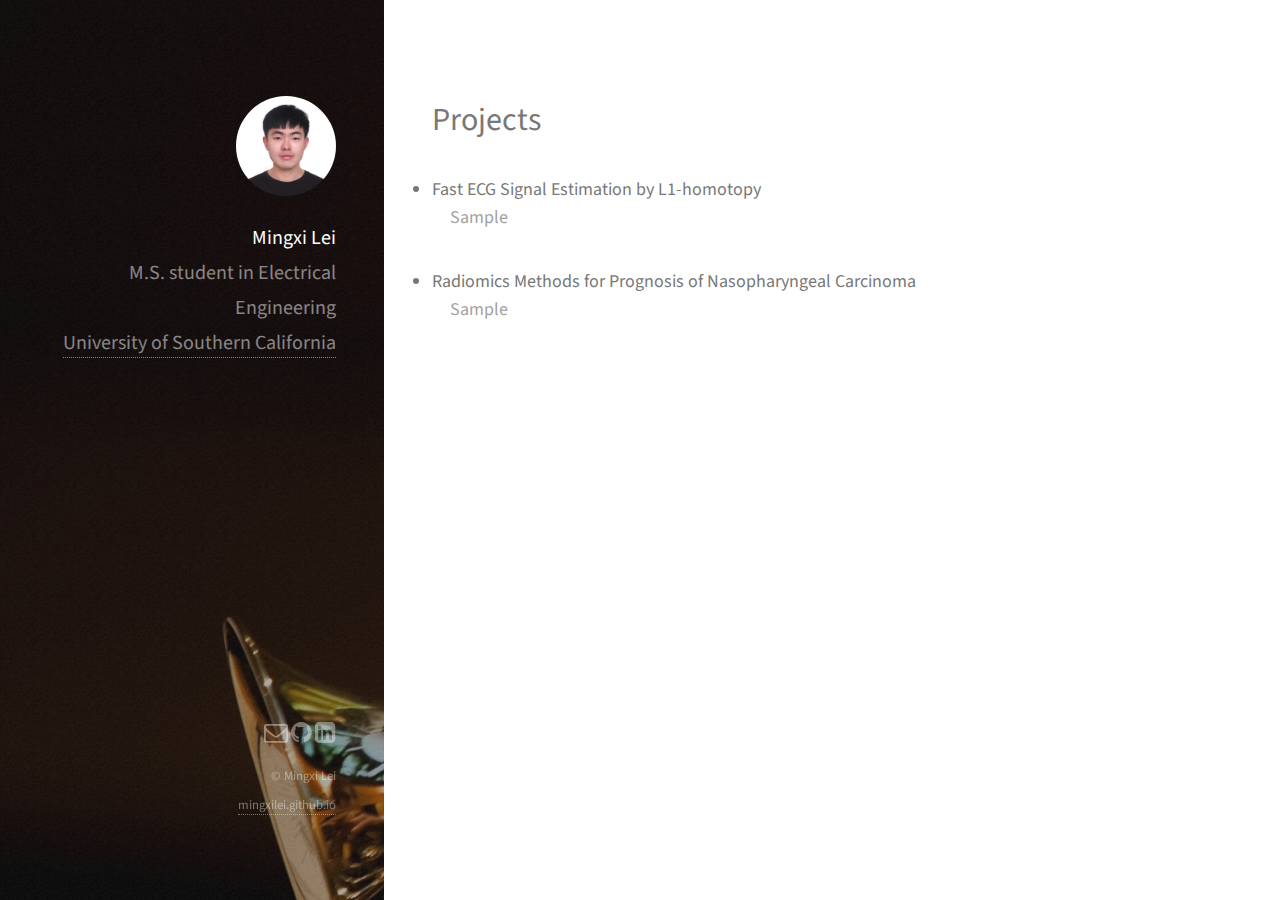
==== Projects/projects.html @ aab084ba "project" ====
<!DOCTYPE html>

<html>
  <head>
    <meta http-equiv="Content-Type" content="text/html; charset=UTF-8" />
    <!-- 显示在标题栏的网页名称 -->
    <title>Mingxi Lei | Github Page </title>
    <!-- 添加你的个人描述 -->
    <meta
      name="description"
      content="Mingxi Lei, M.S student in Electrical Engineering @ University of Southern California."
    />
    <meta name="viewport" content="width=device-width, initial-scale=1" />

    <link rel="stylesheet" href="./assets/main.css" />

    <!-- Open Graph -->
    <!-- 这些信息是用来 fb ws 分享的时候用的 ogtitle 分享出去的标题， -->
    <meta property="og:type" content="article" />
    <meta property="og:title" content="Mingxi Lei | M.S. student at USC" />
    <!-- 分享出去的描述 -->
    <meta
      property="og:description"
      content="Mingxi Lei, M.S student in Electrical Engineering @ University of Southern California."
    />
    <meta property="og:site_name" content="Mingxi Lei | M.S. student at USC" />
    <!-- 分享卡片的图片的地址，用绝对路径 -->
    <meta
      property="og:image"
      content=""
    />
    <!-- 展示在标题栏旁边的icon -->
    <link
      rel="shortcut icon"
      type="image/png"
      href=""
    />
    <!-- 设置背景图片 路径 在assets 中 更改 images 的bg图片即可 -->
    <style type="text/css">
    #header {
      background-image: url("./assets/images/overlay.png"),url("./assets/images/bg.jpg");
    }
    </style>
    <style type="text/css">
      object,
      embed {
        -webkit-animation-duration: 0.001s;
        -webkit-animation-name: playerInserted;
        -ms-animation-duration: 0.001s;
        -ms-animation-name: playerInserted;
        -o-animation-duration: 0.001s;
        -o-animation-name: playerInserted;
        animation-duration: 0.001s;
        animation-name: playerInserted;
      }
      @-webkit-keyframes playerInserted {
        from {
          opacity: 0.99;
        }
        to {
          opacity: 1;
        }
      }
      @-ms-keyframes playerInserted {
        from {
          opacity: 0.99;
        }
        to {
          opacity: 1;
        }
      }
      @-o-keyframes playerInserted {
        from {
          opacity: 0.99;
        }
        to {
          opacity: 1;
        }
      }
      @keyframes playerInserted {
        from {
          opacity: 0.99;
        }
        to {
          opacity: 1;
        }
      }
    </style>
  </head>
  <body id="top" class="">
    <!-- Header -->
    <header id="header" style="background-position: left 0px;">
      <a href="https://mingxilei.github.io/" class="image avatar"
        >
        <!-- 头像地址，在images中替换avatar即可 -->
        <img src="./assets/images/avatar.jpg" alt=""
      /></a>
      <h1>
        <!-- 输入你的姓名 -->
        <b>Mingxi Lei</b>
      </h1>
      <!-- 学校 -->
      <h1>
        M.S. student in Electrical Engineering
      </h1>
      <!-- 地址，xxx是学校官网 -->
      <h1>
        <a href="https://www.usc.edu/" target="_blank"
          ><span class="label">University of Southern California</span></a
        >
      </h1>
    </header>

    <!-- 下面是右边的介绍 a 是链接的 在a 的 href 中输入文章地址 -->
    <div id="main">
      <section id="one">
        <header class="major"><h2>Projects</h2></header>
        <p>
          <font size="4px">
          <div align="left">
             <strong> <li>Fast ECG Signal Estimation by L1-homotopy</li> </strong>
            <ul>
                Sample
            </ul>           
          </div>
          <div align="left">
            <strong> <li>Radiomics Methods for Prognosis of Nasopharyngeal Carcinoma</li> </strong>
            <ul>
                Sample
            </ul>
          </div>
          </font>
        </p>
      </section>

    </div>

    <!-- Footer -->
    <footer id="footer">
      <ul class="icons">
        <!-- a 输入你的邮箱 格式 为 mailto:leimingxi@qq.com -->
        <li>
          <a href="mailto:mingxile@usc.edu" class="icon fa-envelope-o"
            ><span class="label">Email</span></a
          >
          <a href="https://github.com/mingxilei" class="icon fa-github"
            ><span class="label">github</span></a
          >
          <a href="https://www.linkedin.com/in/mingxi-lei-7bb0a715b" class="icon fa-linkedin-square"
            ><span class="label">linkedin</span></a
          >
        </li>
      </ul>


      <!-- 下面是版权相关 不需要改动 -->
      <ul class="copyright">
        <li>© Mingxi Lei</li>
        <li><a href="http://mingxilei.github.io/">mingxilei.github.io</a></li>
      </ul>
    </footer>

    <!-- Scripts -->
    <script src="./assets/jquery.min.js"></script>
    <script src="./assets/jquery.poptrox.min.js"></script>
    <script src="./assets/skel.min.js"></script>
    <script src="./assets/util.js"></script>
    <script src="./assets/main.js"></script>
  </body>
</html>
---- Projects/assets/main.css ----
@import url("font-awesome.min.css");

@import url("https://fonts.googleapis.com/css?family=Source+Sans+Pro:400,400italic");

.highlight {
	margin-bottom: 15px
}

.highlight {
	background: #fff
}

.highlighter-rouge .highlight {
	background: #eef
}

.highlight .c {
	color: #998;
	font-style: italic
}

.highlight .err {
	color: #a61717;
	background-color: #e3d2d2
}

.highlight .k {
	font-weight: bold
}

.highlight .o {
	font-weight: bold
}

.highlight .cm {
	color: #998;
	font-style: italic
}

.highlight .cp {
	color: #999;
	font-weight: bold
}

.highlight .c1 {
	color: #998;
	font-style: italic
}

.highlight .cs {
	color: #999;
	font-weight: bold;
	font-style: italic
}

.highlight .gd {
	color: #000;
	background-color: #fdd
}

.highlight .gd .x {
	color: #000;
	background-color: #faa
}

.highlight .ge {
	font-style: italic
}

.highlight .gr {
	color: #a00
}

.highlight .gh {
	color: #999
}

.highlight .gi {
	color: #000;
	background-color: #dfd
}

.highlight .gi .x {
	color: #000;
	background-color: #afa
}

.highlight .go {
	color: #888
}

.highlight .gp {
	color: #555
}

.highlight .gs {
	font-weight: bold
}

.highlight .gu {
	color: #aaa
}

.highlight .gt {
	color: #a00
}

.highlight .kc {
	font-weight: bold
}

.highlight .kd {
	font-weight: bold
}

.highlight .kp {
	font-weight: bold
}

.highlight .kr {
	font-weight: bold
}

.highlight .kt {
	color: #458;
	font-weight: bold
}

.highlight .m {
	color: #099
}

.highlight .s {
	color: #d14
}

.highlight .na {
	color: teal
}

.highlight .nb {
	color: #0086B3
}

.highlight .nc {
	color: #458;
	font-weight: bold
}

.highlight .no {
	color: teal
}

.highlight .ni {
	color: purple
}

.highlight .ne {
	color: #900;
	font-weight: bold
}

.highlight .nf {
	color: #900;
	font-weight: bold
}

.highlight .nn {
	color: #555
}

.highlight .nt {
	color: navy
}

.highlight .nv {
	color: teal
}

.highlight .ow {
	font-weight: bold
}

.highlight .w {
	color: #bbb
}

.highlight .mf {
	color: #099
}

.highlight .mh {
	color: #099
}

.highlight .mi {
	color: #099
}

.highlight .mo {
	color: #099
}

.highlight .sb {
	color: #d14
}

.highlight .sc {
	color: #d14
}

.highlight .sd {
	color: #d14
}

.highlight .s2 {
	color: #d14
}

.highlight .se {
	color: #d14
}

.highlight .sh {
	color: #d14
}

.highlight .si {
	color: #d14
}

.highlight .sx {
	color: #d14
}

.highlight .sr {
	color: #009926
}

.highlight .s1 {
	color: #d14
}

.highlight .ss {
	color: #990073
}

.highlight .bp {
	color: #999
}

.highlight .vc {
	color: teal
}

.highlight .vg {
	color: teal
}

.highlight .vi {
	color: teal
}

.highlight .il {
	color: #099
}

html,body,div,span,applet,object,iframe,h1,h2,h3,h4,h5,h6,p,blockquote,pre,a,abbr,acronym,address,big,cite,code,del,dfn,em,img,ins,kbd,q,s,samp,small,strike,strong,sub,sup,tt,var,b,u,i,center,dl,dt,dd,ol,ul,li,fieldset,form,label,legend,table,caption,tbody,tfoot,thead,tr,th,td,article,aside,canvas,details,embed,figure,figcaption,footer,header,hgroup,menu,nav,output,ruby,section,summary,time,mark,audio,video {
	margin: 0;
	padding: 0;
	border: 0;
	font-size: 100%;
	font: inherit;
	vertical-align: baseline
}

article,aside,details,figcaption,figure,footer,header,hgroup,menu,nav,section {
	display: block
}

body {
	line-height: 1
}

ol,ul {
	list-style: none
}

blockquote,q {
	quotes: none
}

blockquote:before,blockquote:after,q:before,q:after {
	content: '';
	content: none
}

table {
	border-collapse: collapse;
	border-spacing: 0
}

body {
	-webkit-text-size-adjust: none
}

*,*:before,*:after {
	-moz-box-sizing: border-box;
	-webkit-box-sizing: border-box;
	box-sizing: border-box
}

.container {
	margin-left: auto;
	margin-right: auto
}

.container.\31 25\25 {
	width: 100%;
	max-width: 1200px;
	min-width: 960px
}

.container.\37 5\25 {
	width: 720px
}

.container.\35 0\25 {
	width: 480px
}

.container.\32 5\25 {
	width: 240px
}

.container {
	width: 960px
}

@media screen and (max-width: 1800px) {
	.container.\31 25\25 {
		width: 100%;
		max-width: 1200px;
		min-width: 960px
	}

	.container.\37 5\25 {
		width: 720px
	}

	.container.\35 0\25 {
		width: 480px
	}

	.container.\32 5\25 {
		width: 240px
	}

	.container {
		width: 960px
	}
}

@media screen and (max-width: 1280px) {
	.container.\31 25\25 {
		width: 100%;
		max-width: 1200px;
		min-width: 960px
	}

	.container.\37 5\25 {
		width: 720px
	}

	.container.\35 0\25 {
		width: 480px
	}

	.container.\32 5\25 {
		width: 240px
	}

	.container {
		width: 960px
	}
}

@media screen and (max-width: 980px) {
	.container.\31 25\25 {
		width: 100%;
		max-width: 1200px;
		min-width: 960px
	}

	.container.\37 5\25 {
		width: 720px
	}

	.container.\35 0\25 {
		width: 480px
	}

	.container.\32 5\25 {
		width: 240px
	}

	.container {
		width: 960px
	}
}

@media screen and (max-width: 736px) {
	.container.\31 25\25 {
		width: 100%;
		max-width: 1200px;
		min-width: 960px
	}

	.container.\37 5\25 {
		width: 720px
	}

	.container.\35 0\25 {
		width: 480px
	}

	.container.\32 5\25 {
		width: 240px
	}

	.container {
		width: 960px
	}
}

@media screen and (max-width: 480px) {
	.container.\31 25\25 {
		width: 100%;
		max-width: 1200px;
		min-width: 960px
	}

	.container.\37 5\25 {
		width: 720px
	}

	.container.\35 0\25 {
		width: 480px
	}

	.container.\32 5\25 {
		width: 240px
	}

	.container {
		width: 960px
	}
}

.row {
	border-bottom: solid 1px transparent;
	-moz-box-sizing: border-box;
	-webkit-box-sizing: border-box;
	box-sizing: border-box
}

.row>* {
	float: left;
	-moz-box-sizing: border-box;
	-webkit-box-sizing: border-box;
	box-sizing: border-box
}

.row:after,.row:before {
	content: '';
	display: block;
	clear: both;
	height: 0
}

.row.uniform>*>:first-child {
	margin-top: 0
}

.row.uniform>*>:last-child {
	margin-bottom: 0
}

.row.\30 \25>* {
	padding: 0 0 0 0em
}

.row.\30 \25 {
	margin: 0 0 -1px 0em
}

.row.uniform.\30 \25>* {
	padding: 0em 0 0 0em
}

.row.uniform.\30 \25 {
	margin: 0em 0 -1px 0em
}

.row>* {
	padding: 0 0 0 2.5em
}

.row {
	margin: 0 0 -1px -2.5em
}

.row.uniform>* {
	padding: 2.5em 0 0 2.5em
}

.row.uniform {
	margin: -2.5em 0 -1px -2.5em
}

.row.\32 00\25>* {
	padding: 0 0 0 5em
}

.row.\32 00\25 {
	margin: 0 0 -1px -5em
}

.row.uniform.\32 00\25>* {
	padding: 5em 0 0 5em
}

.row.uniform.\32 00\25 {
	margin: -5em 0 -1px -5em
}

.row.\31 50\25>* {
	padding: 0 0 0 3.75em
}

.row.\31 50\25 {
	margin: 0 0 -1px -3.75em
}

.row.uniform.\31 50\25>* {
	padding: 3.75em 0 0 3.75em
}

.row.uniform.\31 50\25 {
	margin: -3.75em 0 -1px -3.75em
}

.row.\35 0\25>* {
	padding: 0 0 0 1.25em
}

.row.\35 0\25 {
	margin: 0 0 -1px -1.25em
}

.row.uniform.\35 0\25>* {
	padding: 1.25em 0 0 1.25em
}

.row.uniform.\35 0\25 {
	margin: -1.25em 0 -1px -1.25em
}

.row.\32 5\25>* {
	padding: 0 0 0 .625em
}

.row.\32 5\25 {
	margin: 0 0 -1px -.625em
}

.row.uniform.\32 5\25>* {
	padding: .625em 0 0 .625em
}

.row.uniform.\32 5\25 {
	margin: -.625em 0 -1px -.625em
}

.\31 2u,.\31 2u\24 {
	width: 100%;
	clear: none;
	margin-left: 0
}

.\31 1u,.\31 1u\24 {
	width: 91.6666666667%;
	clear: none;
	margin-left: 0
}

.\31 0u,.\31 0u\24 {
	width: 83.3333333333%;
	clear: none;
	margin-left: 0
}

.\39 u,.\39 u\24 {
	width: 75%;
	clear: none;
	margin-left: 0
}

.\38 u,.\38 u\24 {
	width: 66.6666666667%;
	clear: none;
	margin-left: 0
}

.\37 u,.\37 u\24 {
	width: 58.3333333333%;
	clear: none;
	margin-left: 0
}

.\36 u,.\36 u\24 {
	width: 50%;
	clear: none;
	margin-left: 0
}

.\35 u,.\35 u\24 {
	width: 41.6666666667%;
	clear: none;
	margin-left: 0
}

.\34 u,.\34 u\24 {
	width: 33.3333333333%;
	clear: none;
	margin-left: 0
}

.\33 u,.\33 u\24 {
	width: 25%;
	clear: none;
	margin-left: 0
}

.\32 u,.\32 u\24 {
	width: 16.6666666667%;
	clear: none;
	margin-left: 0
}

.\31 u,.\31 u\24 {
	width: 8.3333333333%;
	clear: none;
	margin-left: 0
}

.\31 2u\24+*,.\31 1u\24+*,.\31 0u\24+*,.\39 u\24+*,.\38 u\24+*,.\37 u\24+*,.\36 u\24+*,.\35 u\24+*,.\34 u\24+*,.\33 u\24+*,.\32 u\24+*,.\31 u\24+* {
	clear: left
}

.\-11u {
	margin-left: 91.6666666667%
}

.\-10u {
	margin-left: 83.3333333333%
}

.\-9u {
	margin-left: 75%
}

.\-8u {
	margin-left: 66.6666666667%
}

.\-7u {
	margin-left: 58.3333333333%
}

.\-6u {
	margin-left: 50%
}

.\-5u {
	margin-left: 41.6666666667%
}

.\-4u {
	margin-left: 33.3333333333%
}

.\-3u {
	margin-left: 25%
}

.\-2u {
	margin-left: 16.6666666667%
}

.\-1u {
	margin-left: 8.3333333333%
}

@media screen and (max-width: 1800px) {
	.row>* {
		padding: 0 0 0 2.5em
	}

	.row {
		margin: 0 0 -1px -2.5em
	}

	.row.uniform>* {
		padding: 2.5em 0 0 2.5em
	}

	.row.uniform {
		margin: -2.5em 0 -1px -2.5em
	}

	.row.\32 00\25>* {
		padding: 0 0 0 5em
	}

	.row.\32 00\25 {
		margin: 0 0 -1px -5em
	}

	.row.uniform.\32 00\25>* {
		padding: 5em 0 0 5em
	}

	.row.uniform.\32 00\25 {
		margin: -5em 0 -1px -5em
	}

	.row.\31 50\25>* {
		padding: 0 0 0 3.75em
	}

	.row.\31 50\25 {
		margin: 0 0 -1px -3.75em
	}

	.row.uniform.\31 50\25>* {
		padding: 3.75em 0 0 3.75em
	}

	.row.uniform.\31 50\25 {
		margin: -3.75em 0 -1px -3.75em
	}

	.row.\35 0\25>* {
		padding: 0 0 0 1.25em
	}

	.row.\35 0\25 {
		margin: 0 0 -1px -1.25em
	}

	.row.uniform.\35 0\25>* {
		padding: 1.25em 0 0 1.25em
	}

	.row.uniform.\35 0\25 {
		margin: -1.25em 0 -1px -1.25em
	}

	.row.\32 5\25>* {
		padding: 0 0 0 .625em
	}

	.row.\32 5\25 {
		margin: 0 0 -1px -.625em
	}

	.row.uniform.\32 5\25>* {
		padding: .625em 0 0 .625em
	}

	.row.uniform.\32 5\25 {
		margin: -.625em 0 -1px -.625em
	}

	.\31 2u\28xlarge\29,.\31 2u\24\28xlarge\29 {
		width: 100%;
		clear: none;
		margin-left: 0
	}

	.\31 1u\28xlarge\29,.\31 1u\24\28xlarge\29 {
		width: 91.6666666667%;
		clear: none;
		margin-left: 0
	}

	.\31 0u\28xlarge\29,.\31 0u\24\28xlarge\29 {
		width: 83.3333333333%;
		clear: none;
		margin-left: 0
	}

	.\39 u\28xlarge\29,.\39 u\24\28xlarge\29 {
		width: 75%;
		clear: none;
		margin-left: 0
	}

	.\38 u\28xlarge\29,.\38 u\24\28xlarge\29 {
		width: 66.6666666667%;
		clear: none;
		margin-left: 0
	}

	.\37 u\28xlarge\29,.\37 u\24\28xlarge\29 {
		width: 58.3333333333%;
		clear: none;
		margin-left: 0
	}

	.\36 u\28xlarge\29,.\36 u\24\28xlarge\29 {
		width: 50%;
		clear: none;
		margin-left: 0
	}

	.\35 u\28xlarge\29,.\35 u\24\28xlarge\29 {
		width: 41.6666666667%;
		clear: none;
		margin-left: 0
	}

	.\34 u\28xlarge\29,.\34 u\24\28xlarge\29 {
		width: 33.3333333333%;
		clear: none;
		margin-left: 0
	}

	.\33 u\28xlarge\29,.\33 u\24\28xlarge\29 {
		width: 25%;
		clear: none;
		margin-left: 0
	}

	.\32 u\28xlarge\29,.\32 u\24\28xlarge\29 {
		width: 16.6666666667%;
		clear: none;
		margin-left: 0
	}

	.\31 u\28xlarge\29,.\31 u\24\28xlarge\29 {
		width: 8.3333333333%;
		clear: none;
		margin-left: 0
	}

	.\31 2u\24\28xlarge\29+*,.\31 1u\24\28xlarge\29+*,.\31 0u\24\28xlarge\29+*,.\39 u\24\28xlarge\29+*,.\38 u\24\28xlarge\29+*,.\37 u\24\28xlarge\29+*,.\36 u\24\28xlarge\29+*,.\35 u\24\28xlarge\29+*,.\34 u\24\28xlarge\29+*,.\33 u\24\28xlarge\29+*,.\32 u\24\28xlarge\29+*,.\31 u\24\28xlarge\29+* {
		clear: left
	}

	.\-11u\28xlarge\29 {
		margin-left: 91.6666666667%
	}

	.\-10u\28xlarge\29 {
		margin-left: 83.3333333333%
	}

	.\-9u\28xlarge\29 {
		margin-left: 75%
	}

	.\-8u\28xlarge\29 {
		margin-left: 66.6666666667%
	}

	.\-7u\28xlarge\29 {
		margin-left: 58.3333333333%
	}

	.\-6u\28xlarge\29 {
		margin-left: 50%
	}

	.\-5u\28xlarge\29 {
		margin-left: 41.6666666667%
	}

	.\-4u\28xlarge\29 {
		margin-left: 33.3333333333%
	}

	.\-3u\28xlarge\29 {
		margin-left: 25%
	}

	.\-2u\28xlarge\29 {
		margin-left: 16.6666666667%
	}

	.\-1u\28xlarge\29 {
		margin-left: 8.3333333333%
	}
}

@media screen and (max-width: 1280px) {
	.row>* {
		padding: 0 0 0 2em
	}

	.row {
		margin: 0 0 -1px -2em
	}

	.row.uniform>* {
		padding: 2em 0 0 2em
	}

	.row.uniform {
		margin: -2em 0 -1px -2em
	}

	.row.\32 00\25>* {
		padding: 0 0 0 4em
	}

	.row.\32 00\25 {
		margin: 0 0 -1px -4em
	}

	.row.uniform.\32 00\25>* {
		padding: 4em 0 0 4em
	}

	.row.uniform.\32 00\25 {
		margin: -4em 0 -1px -4em
	}

	.row.\31 50\25>* {
		padding: 0 0 0 3em
	}

	.row.\31 50\25 {
		margin: 0 0 -1px -3em
	}

	.row.uniform.\31 50\25>* {
		padding: 3em 0 0 3em
	}

	.row.uniform.\31 50\25 {
		margin: -3em 0 -1px -3em
	}

	.row.\35 0\25>* {
		padding: 0 0 0 1em
	}

	.row.\35 0\25 {
		margin: 0 0 -1px -1em
	}

	.row.uniform.\35 0\25>* {
		padding: 1em 0 0 1em
	}

	.row.uniform.\35 0\25 {
		margin: -1em 0 -1px -1em
	}

	.row.\32 5\25>* {
		padding: 0 0 0 .5em
	}

	.row.\32 5\25 {
		margin: 0 0 -1px -.5em
	}

	.row.uniform.\32 5\25>* {
		padding: .5em 0 0 .5em
	}

	.row.uniform.\32 5\25 {
		margin: -.5em 0 -1px -.5em
	}

	.\31 2u\28large\29,.\31 2u\24\28large\29 {
		width: 100%;
		clear: none;
		margin-left: 0
	}

	.\31 1u\28large\29,.\31 1u\24\28large\29 {
		width: 91.6666666667%;
		clear: none;
		margin-left: 0
	}

	.\31 0u\28large\29,.\31 0u\24\28large\29 {
		width: 83.3333333333%;
		clear: none;
		margin-left: 0
	}

	.\39 u\28large\29,.\39 u\24\28large\29 {
		width: 75%;
		clear: none;
		margin-left: 0
	}

	.\38 u\28large\29,.\38 u\24\28large\29 {
		width: 66.6666666667%;
		clear: none;
		margin-left: 0
	}

	.\37 u\28large\29,.\37 u\24\28large\29 {
		width: 58.3333333333%;
		clear: none;
		margin-left: 0
	}

	.\36 u\28large\29,.\36 u\24\28large\29 {
		width: 50%;
		clear: none;
		margin-left: 0
	}

	.\35 u\28large\29,.\35 u\24\28large\29 {
		width: 41.6666666667%;
		clear: none;
		margin-left: 0
	}

	.\34 u\28large\29,.\34 u\24\28large\29 {
		width: 33.3333333333%;
		clear: none;
		margin-left: 0
	}

	.\33 u\28large\29,.\33 u\24\28large\29 {
		width: 25%;
		clear: none;
		margin-left: 0
	}

	.\32 u\28large\29,.\32 u\24\28large\29 {
		width: 16.6666666667%;
		clear: none;
		margin-left: 0
	}

	.\31 u\28large\29,.\31 u\24\28large\29 {
		width: 8.3333333333%;
		clear: none;
		margin-left: 0
	}

	.\31 2u\24\28large\29+*,.\31 1u\24\28large\29+*,.\31 0u\24\28large\29+*,.\39 u\24\28large\29+*,.\38 u\24\28large\29+*,.\37 u\24\28large\29+*,.\36 u\24\28large\29+*,.\35 u\24\28large\29+*,.\34 u\24\28large\29+*,.\33 u\24\28large\29+*,.\32 u\24\28large\29+*,.\31 u\24\28large\29+* {
		clear: left
	}

	.\-11u\28large\29 {
		margin-left: 91.6666666667%
	}

	.\-10u\28large\29 {
		margin-left: 83.3333333333%
	}

	.\-9u\28large\29 {
		margin-left: 75%
	}

	.\-8u\28large\29 {
		margin-left: 66.6666666667%
	}

	.\-7u\28large\29 {
		margin-left: 58.3333333333%
	}

	.\-6u\28large\29 {
		margin-left: 50%
	}

	.\-5u\28large\29 {
		margin-left: 41.6666666667%
	}

	.\-4u\28large\29 {
		margin-left: 33.3333333333%
	}

	.\-3u\28large\29 {
		margin-left: 25%
	}

	.\-2u\28large\29 {
		margin-left: 16.6666666667%
	}

	.\-1u\28large\29 {
		margin-left: 8.3333333333%
	}
}

@media screen and (max-width: 980px) {
	.row>* {
		padding: 0 0 0 2em
	}

	.row {
		margin: 0 0 -1px -2em
	}

	.row.uniform>* {
		padding: 2em 0 0 2em
	}

	.row.uniform {
		margin: -2em 0 -1px -2em
	}

	.row.\32 00\25>* {
		padding: 0 0 0 4em
	}

	.row.\32 00\25 {
		margin: 0 0 -1px -4em
	}

	.row.uniform.\32 00\25>* {
		padding: 4em 0 0 4em
	}

	.row.uniform.\32 00\25 {
		margin: -4em 0 -1px -4em
	}

	.row.\31 50\25>* {
		padding: 0 0 0 3em
	}

	.row.\31 50\25 {
		margin: 0 0 -1px -3em
	}

	.row.uniform.\31 50\25>* {
		padding: 3em 0 0 3em
	}

	.row.uniform.\31 50\25 {
		margin: -3em 0 -1px -3em
	}

	.row.\35 0\25>* {
		padding: 0 0 0 1em
	}

	.row.\35 0\25 {
		margin: 0 0 -1px -1em
	}

	.row.uniform.\35 0\25>* {
		padding: 1em 0 0 1em
	}

	.row.uniform.\35 0\25 {
		margin: -1em 0 -1px -1em
	}

	.row.\32 5\25>* {
		padding: 0 0 0 .5em
	}

	.row.\32 5\25 {
		margin: 0 0 -1px -.5em
	}

	.row.uniform.\32 5\25>* {
		padding: .5em 0 0 .5em
	}

	.row.uniform.\32 5\25 {
		margin: -.5em 0 -1px -.5em
	}

	.\31 2u\28medium\29,.\31 2u\24\28medium\29 {
		width: 100%;
		clear: none;
		margin-left: 0
	}

	.\31 1u\28medium\29,.\31 1u\24\28medium\29 {
		width: 91.6666666667%;
		clear: none;
		margin-left: 0
	}

	.\31 0u\28medium\29,.\31 0u\24\28medium\29 {
		width: 83.3333333333%;
		clear: none;
		margin-left: 0
	}

	.\39 u\28medium\29,.\39 u\24\28medium\29 {
		width: 75%;
		clear: none;
		margin-left: 0
	}

	.\38 u\28medium\29,.\38 u\24\28medium\29 {
		width: 66.6666666667%;
		clear: none;
		margin-left: 0
	}

	.\37 u\28medium\29,.\37 u\24\28medium\29 {
		width: 58.3333333333%;
		clear: none;
		margin-left: 0
	}

	.\36 u\28medium\29,.\36 u\24\28medium\29 {
		width: 50%;
		clear: none;
		margin-left: 0
	}

	.\35 u\28medium\29,.\35 u\24\28medium\29 {
		width: 41.6666666667%;
		clear: none;
		margin-left: 0
	}

	.\34 u\28medium\29,.\34 u\24\28medium\29 {
		width: 33.3333333333%;
		clear: none;
		margin-left: 0
	}

	.\33 u\28medium\29,.\33 u\24\28medium\29 {
		width: 25%;
		clear: none;
		margin-left: 0
	}

	.\32 u\28medium\29,.\32 u\24\28medium\29 {
		width: 16.6666666667%;
		clear: none;
		margin-left: 0
	}

	.\31 u\28medium\29,.\31 u\24\28medium\29 {
		width: 8.3333333333%;
		clear: none;
		margin-left: 0
	}

	.\31 2u\24\28medium\29+*,.\31 1u\24\28medium\29+*,.\31 0u\24\28medium\29+*,.\39 u\24\28medium\29+*,.\38 u\24\28medium\29+*,.\37 u\24\28medium\29+*,.\36 u\24\28medium\29+*,.\35 u\24\28medium\29+*,.\34 u\24\28medium\29+*,.\33 u\24\28medium\29+*,.\32 u\24\28medium\29+*,.\31 u\24\28medium\29+* {
		clear: left
	}

	.\-11u\28medium\29 {
		margin-left: 91.6666666667%
	}

	.\-10u\28medium\29 {
		margin-left: 83.3333333333%
	}

	.\-9u\28medium\29 {
		margin-left: 75%
	}

	.\-8u\28medium\29 {
		margin-left: 66.6666666667%
	}

	.\-7u\28medium\29 {
		margin-left: 58.3333333333%
	}

	.\-6u\28medium\29 {
		margin-left: 50%
	}

	.\-5u\28medium\29 {
		margin-left: 41.6666666667%
	}

	.\-4u\28medium\29 {
		margin-left: 33.3333333333%
	}

	.\-3u\28medium\29 {
		margin-left: 25%
	}

	.\-2u\28medium\29 {
		margin-left: 16.6666666667%
	}

	.\-1u\28medium\29 {
		margin-left: 8.3333333333%
	}
}

@media screen and (max-width: 736px) {
	.row>* {
		padding: 0 0 0 1.5em
	}

	.row {
		margin: 0 0 -1px -1.5em
	}

	.row.uniform>* {
		padding: 1.5em 0 0 1.5em
	}

	.row.uniform {
		margin: -1.5em 0 -1px -1.5em
	}

	.row.\32 00\25>* {
		padding: 0 0 0 3em
	}

	.row.\32 00\25 {
		margin: 0 0 -1px -3em
	}

	.row.uniform.\32 00\25>* {
		padding: 3em 0 0 3em
	}

	.row.uniform.\32 00\25 {
		margin: -3em 0 -1px -3em
	}

	.row.\31 50\25>* {
		padding: 0 0 0 2.25em
	}

	.row.\31 50\25 {
		margin: 0 0 -1px -2.25em
	}

	.row.uniform.\31 50\25>* {
		padding: 2.25em 0 0 2.25em
	}

	.row.uniform.\31 50\25 {
		margin: -2.25em 0 -1px -2.25em
	}

	.row.\35 0\25>* {
		padding: 0 0 0 .75em
	}

	.row.\35 0\25 {
		margin: 0 0 -1px -.75em
	}

	.row.uniform.\35 0\25>* {
		padding: .75em 0 0 .75em
	}

	.row.uniform.\35 0\25 {
		margin: -.75em 0 -1px -.75em
	}

	.row.\32 5\25>* {
		padding: 0 0 0 .375em
	}

	.row.\32 5\25 {
		margin: 0 0 -1px -.375em
	}

	.row.uniform.\32 5\25>* {
		padding: .375em 0 0 .375em
	}

	.row.uniform.\32 5\25 {
		margin: -.375em 0 -1px -.375em
	}

	.\31 2u\28small\29,.\31 2u\24\28small\29 {
		width: 100%;
		clear: none;
		margin-left: 0
	}

	.\31 1u\28small\29,.\31 1u\24\28small\29 {
		width: 91.6666666667%;
		clear: none;
		margin-left: 0
	}

	.\31 0u\28small\29,.\31 0u\24\28small\29 {
		width: 83.3333333333%;
		clear: none;
		margin-left: 0
	}

	.\39 u\28small\29,.\39 u\24\28small\29 {
		width: 75%;
		clear: none;
		margin-left: 0
	}

	.\38 u\28small\29,.\38 u\24\28small\29 {
		width: 66.6666666667%;
		clear: none;
		margin-left: 0
	}

	.\37 u\28small\29,.\37 u\24\28small\29 {
		width: 58.3333333333%;
		clear: none;
		margin-left: 0
	}

	.\36 u\28small\29,.\36 u\24\28small\29 {
		width: 50%;
		clear: none;
		margin-left: 0
	}

	.\35 u\28small\29,.\35 u\24\28small\29 {
		width: 41.6666666667%;
		clear: none;
		margin-left: 0
	}

	.\34 u\28small\29,.\34 u\24\28small\29 {
		width: 33.3333333333%;
		clear: none;
		margin-left: 0
	}

	.\33 u\28small\29,.\33 u\24\28small\29 {
		width: 25%;
		clear: none;
		margin-left: 0
	}

	.\32 u\28small\29,.\32 u\24\28small\29 {
		width: 16.6666666667%;
		clear: none;
		margin-left: 0
	}

	.\31 u\28small\29,.\31 u\24\28small\29 {
		width: 8.3333333333%;
		clear: none;
		margin-left: 0
	}

	.\31 2u\24\28small\29+*,.\31 1u\24\28small\29+*,.\31 0u\24\28small\29+*,.\39 u\24\28small\29+*,.\38 u\24\28small\29+*,.\37 u\24\28small\29+*,.\36 u\24\28small\29+*,.\35 u\24\28small\29+*,.\34 u\24\28small\29+*,.\33 u\24\28small\29+*,.\32 u\24\28small\29+*,.\31 u\24\28small\29+* {
		clear: left
	}

	.\-11u\28small\29 {
		margin-left: 91.6666666667%
	}

	.\-10u\28small\29 {
		margin-left: 83.3333333333%
	}

	.\-9u\28small\29 {
		margin-left: 75%
	}

	.\-8u\28small\29 {
		margin-left: 66.6666666667%
	}

	.\-7u\28small\29 {
		margin-left: 58.3333333333%
	}

	.\-6u\28small\29 {
		margin-left: 50%
	}

	.\-5u\28small\29 {
		margin-left: 41.6666666667%
	}

	.\-4u\28small\29 {
		margin-left: 33.3333333333%
	}

	.\-3u\28small\29 {
		margin-left: 25%
	}

	.\-2u\28small\29 {
		margin-left: 16.6666666667%
	}

	.\-1u\28small\29 {
		margin-left: 8.3333333333%
	}
}

@media screen and (max-width: 480px) {
	.row>* {
		padding: 0 0 0 1.5em
	}

	.row {
		margin: 0 0 -1px -1.5em
	}

	.row.uniform>* {
		padding: 1.5em 0 0 1.5em
	}

	.row.uniform {
		margin: -1.5em 0 -1px -1.5em
	}

	.row.\32 00\25>* {
		padding: 0 0 0 3em
	}

	.row.\32 00\25 {
		margin: 0 0 -1px -3em
	}

	.row.uniform.\32 00\25>* {
		padding: 3em 0 0 3em
	}

	.row.uniform.\32 00\25 {
		margin: -3em 0 -1px -3em
	}

	.row.\31 50\25>* {
		padding: 0 0 0 2.25em
	}

	.row.\31 50\25 {
		margin: 0 0 -1px -2.25em
	}

	.row.uniform.\31 50\25>* {
		padding: 2.25em 0 0 2.25em
	}

	.row.uniform.\31 50\25 {
		margin: -2.25em 0 -1px -2.25em
	}

	.row.\35 0\25>* {
		padding: 0 0 0 .75em
	}

	.row.\35 0\25 {
		margin: 0 0 -1px -.75em
	}

	.row.uniform.\35 0\25>* {
		padding: .75em 0 0 .75em
	}

	.row.uniform.\35 0\25 {
		margin: -.75em 0 -1px -.75em
	}

	.row.\32 5\25>* {
		padding: 0 0 0 .375em
	}

	.row.\32 5\25 {
		margin: 0 0 -1px -.375em
	}

	.row.uniform.\32 5\25>* {
		padding: .375em 0 0 .375em
	}

	.row.uniform.\32 5\25 {
		margin: -.375em 0 -1px -.375em
	}

	.\31 2u\28xsmall\29,.\31 2u\24\28xsmall\29 {
		width: 100%;
		clear: none;
		margin-left: 0
	}

	.\31 1u\28xsmall\29,.\31 1u\24\28xsmall\29 {
		width: 91.6666666667%;
		clear: none;
		margin-left: 0
	}

	.\31 0u\28xsmall\29,.\31 0u\24\28xsmall\29 {
		width: 83.3333333333%;
		clear: none;
		margin-left: 0
	}

	.\39 u\28xsmall\29,.\39 u\24\28xsmall\29 {
		width: 75%;
		clear: none;
		margin-left: 0
	}

	.\38 u\28xsmall\29,.\38 u\24\28xsmall\29 {
		width: 66.6666666667%;
		clear: none;
		margin-left: 0
	}

	.\37 u\28xsmall\29,.\37 u\24\28xsmall\29 {
		width: 58.3333333333%;
		clear: none;
		margin-left: 0
	}

	.\36 u\28xsmall\29,.\36 u\24\28xsmall\29 {
		width: 50%;
		clear: none;
		margin-left: 0
	}

	.\35 u\28xsmall\29,.\35 u\24\28xsmall\29 {
		width: 41.6666666667%;
		clear: none;
		margin-left: 0
	}

	.\34 u\28xsmall\29,.\34 u\24\28xsmall\29 {
		width: 33.3333333333%;
		clear: none;
		margin-left: 0
	}

	.\33 u\28xsmall\29,.\33 u\24\28xsmall\29 {
		width: 25%;
		clear: none;
		margin-left: 0
	}

	.\32 u\28xsmall\29,.\32 u\24\28xsmall\29 {
		width: 16.6666666667%;
		clear: none;
		margin-left: 0
	}

	.\31 u\28xsmall\29,.\31 u\24\28xsmall\29 {
		width: 8.3333333333%;
		clear: none;
		margin-left: 0
	}

	.\31 2u\24\28xsmall\29+*,.\31 1u\24\28xsmall\29+*,.\31 0u\24\28xsmall\29+*,.\39 u\24\28xsmall\29+*,.\38 u\24\28xsmall\29+*,.\37 u\24\28xsmall\29+*,.\36 u\24\28xsmall\29+*,.\35 u\24\28xsmall\29+*,.\34 u\24\28xsmall\29+*,.\33 u\24\28xsmall\29+*,.\32 u\24\28xsmall\29+*,.\31 u\24\28xsmall\29+* {
		clear: left
	}

	.\-11u\28xsmall\29 {
		margin-left: 91.6666666667%
	}

	.\-10u\28xsmall\29 {
		margin-left: 83.3333333333%
	}

	.\-9u\28xsmall\29 {
		margin-left: 75%
	}

	.\-8u\28xsmall\29 {
		margin-left: 66.6666666667%
	}

	.\-7u\28xsmall\29 {
		margin-left: 58.3333333333%
	}

	.\-6u\28xsmall\29 {
		margin-left: 50%
	}

	.\-5u\28xsmall\29 {
		margin-left: 41.6666666667%
	}

	.\-4u\28xsmall\29 {
		margin-left: 33.3333333333%
	}

	.\-3u\28xsmall\29 {
		margin-left: 25%
	}

	.\-2u\28xsmall\29 {
		margin-left: 16.6666666667%
	}

	.\-1u\28xsmall\29 {
		margin-left: 8.3333333333%
	}
}

body {
	background: #fff
}

body.is-loading *,body.is-loading *:before,body.is-loading *:after {
	-moz-animation: none !important;
	-webkit-animation: none !important;
	-ms-animation: none !important;
	animation: none !important;
	-moz-transition: none !important;
	-webkit-transition: none !important;
	-ms-transition: none !important;
	transition: none !important
}

body,input,select,textarea {
	color: #a2a2a2;
	font-family: "Source Sans Pro",Helvetica,sans-serif;
	font-size: 16pt;
	font-weight: 400;
	line-height: 1.75em
}

a {
	-moz-transition: color .2s ease-in-out,border-color .2s ease-in-out;
	-webkit-transition: color .2s ease-in-out,border-color .2s ease-in-out;
	-ms-transition: color .2s ease-in-out,border-color .2s ease-in-out;
	transition: color .2s ease-in-out,border-color .2s ease-in-out;
	border-bottom: dotted 1px;
	color: #49bf9d;
	text-decoration: none
}

a:hover {
	border-bottom-color: transparent;
	color: #49bf9d !important;
	text-decoration: none
}

strong,b {
	color: #787878;
	font-weight: 400
}

em,i {
	font-style: italic
}

p {
	margin: 0 0 2em 0
}

h1,h2,h3,h4,h5,h6 {
	color: #787878;
	font-weight: 400;
	line-height: 1em;
	margin: 0 0 1em 0
}

h1 a,h2 a,h3 a,h4 a,h5 a,h6 a {
	color: inherit;
	text-decoration: none
}

h1 {
	font-size: 2em;
	line-height: 1.5em
}

h2 {
	font-size: 1.5em;
	line-height: 1.5em
}

h3 {
	font-size: 1.25em;
	line-height: 1.5em
}

h4 {
	font-size: 1.1em;
	line-height: 1.5em
}

h5 {
	font-size: 0.9em;
	line-height: 1.5em
}

h6 {
	font-size: 0.7em;
	line-height: 1.5em
}

sub {
	font-size: 0.8em;
	position: relative;
	top: 0.5em
}

sup {
	font-size: 0.8em;
	position: relative;
	top: -0.5em
}

hr {
	border: 0;
	border-bottom: solid 2px #efefef;
	margin: 2em 0
}

hr.major {
	margin: 3em 0
}

blockquote {
	border-left: solid 6px #efefef;
	font-style: italic;
	margin: 0 0 2em 0;
	padding: 0.5em 0 0.5em 1.5em
}

code {
	background: #f7f7f7;
	border-radius: .35em;
	border: solid 2px #efefef;
	font-family: "Courier New",monospace;
	font-size: 0.9em;
	margin: 0 0.25em;
	padding: 0.25em 0.65em
}

pre {
	-webkit-overflow-scrolling: touch;
	font-family: "Courier New",monospace;
	font-size: 0.9em;
	margin: 0 0 2em 0
}

pre code {
	display: block;
	line-height: 1.75em;
	padding: 1em 1.5em;
	overflow-x: auto
}

.align-left {
	text-align: left
}

.align-center {
	text-align: center
}

.align-right {
	text-align: right
}

section.special,article.special {
	text-align: center
}

header p {
	color: #b2b2b2;
	position: relative;
	margin: 0 0 1.5em 0
}

header h2+p {
	font-size: 1.25em;
	margin-top: -1em;
	line-height: 1.5em
}

header h3+p {
	font-size: 1.1em;
	margin-top: -.8em;
	line-height: 1.5em
}

header h4+p,header h5+p,header h6+p {
	font-size: 0.9em;
	margin-top: -.6em;
	line-height: 1.5em
}

header.major h2 {
	font-size: 2em
}

form {
	margin: 0 0 2em 0
}

label {
	color: #787878;
	display: block;
	font-size: 0.9em;
	font-weight: 400;
	margin: 0 0 1em 0
}

input[type="text"],input[type="password"],input[type="email"],select,textarea {
	-moz-appearance: none;
	-webkit-appearance: none;
	-ms-appearance: none;
	appearance: none;
	background: #f7f7f7;
	border-radius: .35em;
	border: solid 2px transparent;
	color: inherit;
	display: block;
	outline: 0;
	padding: 0 0.75em;
	text-decoration: none;
	width: 100%
}

input[type="text"]:invalid,input[type="password"]:invalid,input[type="email"]:invalid,select:invalid,textarea:invalid {
	box-shadow: none
}

input[type="text"]:focus,input[type="password"]:focus,input[type="email"]:focus,select:focus,textarea:focus {
	border-color: #49bf9d
}

.select-wrapper {
	text-decoration: none;
	display: block;
	position: relative
}

.select-wrapper:before {
	-moz-osx-font-smoothing: grayscale;
	-webkit-font-smoothing: antialiased;
	font-family: FontAwesome;
	font-style: normal;
	font-weight: normal;
	text-transform: none !important
}

.select-wrapper:before {
	color: #dfdfdf;
	content: '\f078';
	display: block;
	height: 2.75em;
	line-height: 2.75em;
	pointer-events: none;
	position: absolute;
	right: 0;
	text-align: center;
	top: 0;
	width: 2.75em
}

.select-wrapper select::-ms-expand {
	display: none
}

input[type="text"],input[type="password"],input[type="email"],select {
	height: 2.75em
}

textarea {
	padding: 0.75em
}

input[type="checkbox"],input[type="radio"] {
	-moz-appearance: none;
	-webkit-appearance: none;
	-ms-appearance: none;
	appearance: none;
	display: block;
	float: left;
	margin-right: -2em;
	opacity: 0;
	width: 1em;
	z-index: -1
}

input[type="checkbox"]+label,input[type="radio"]+label {
	text-decoration: none;
	color: #a2a2a2;
	cursor: pointer;
	display: inline-block;
	font-size: 1em;
	font-weight: 400;
	padding-left: 2.4em;
	padding-right: 0.75em;
	position: relative
}

input[type="checkbox"]+label:before,input[type="radio"]+label:before {
	-moz-osx-font-smoothing: grayscale;
	-webkit-font-smoothing: antialiased;
	font-family: FontAwesome;
	font-style: normal;
	font-weight: normal;
	text-transform: none !important
}

input[type="checkbox"]+label:before,input[type="radio"]+label:before {
	background: #f7f7f7;
	border-radius: .35em;
	border: solid 2px transparent;
	content: '';
	display: inline-block;
	height: 1.65em;
	left: 0;
	line-height: 1.58125em;
	position: absolute;
	text-align: center;
	top: 0;
	width: 1.65em
}

input[type="checkbox"]:checked+label:before,input[type="radio"]:checked+label:before {
	background: #787878;
	border-color: #787878;
	color: #fff;
	content: '\f00c'
}

input[type="checkbox"]:focus+label:before,input[type="radio"]:focus+label:before {
	border-color: #49bf9d
}

input[type="checkbox"]+label:before {
	border-radius: .35em
}

input[type="radio"]+label:before {
	border-radius: 100%
}

::-webkit-input-placeholder {
	color: #b2b2b2 !important;
	opacity: 1.0
}

:-moz-placeholder {
	color: #b2b2b2 !important;
	opacity: 1.0
}

::-moz-placeholder {
	color: #b2b2b2 !important;
	opacity: 1.0
}

:-ms-input-placeholder {
	color: #b2b2b2 !important;
	opacity: 1.0
}

.formerize-placeholder {
	color: #b2b2b2 !important;
	opacity: 1.0
}

.box {
	border-radius: .35em;
	border: solid 2px #efefef;
	margin-bottom: 2em;
	padding: 1.5em
}

.box>:last-child,.box>:last-child>:last-child,.box>:last-child>:last-child>:last-child {
	margin-bottom: 0
}

.box.alt {
	border: 0;
	border-radius: 0;
	padding: 0
}

.icon {
	text-decoration: none;
	border-bottom: none;
	position: relative
}

.icon:before {
	-moz-osx-font-smoothing: grayscale;
	-webkit-font-smoothing: antialiased;
	font-family: FontAwesome;
	font-style: normal;
	font-weight: normal;
	text-transform: none !important
}

.icon>.label {
	display: none
}

.image {
	border-radius: .35em;
	border: 0;
	display: inline-block;
	position: relative
}

.image:before {
	-moz-transition: opacity .2s ease-in-out;
	-webkit-transition: opacity .2s ease-in-out;
	-ms-transition: opacity .2s ease-in-out;
	transition: opacity .2s ease-in-out;
	background: url("./images/overlay.png");
	border-radius: .35em;
	content: '';
	display: block;
	height: 100%;
	left: 0;
	opacity: 0;
	position: absolute;
	top: 0;
	width: 100%
}

.image.thumb {
	text-align: center
}

.image.thumb:after {
	-moz-transition: opacity .2s ease-in-out;
	-webkit-transition: opacity .2s ease-in-out;
	-ms-transition: opacity .2s ease-in-out;
	transition: opacity .2s ease-in-out;
	border-radius: .35em;
	border: solid 3px rgba(255,255,255,0.5);
	color: #fff;
	content: 'View';
	display: inline-block;
	font-size: 0.8em;
	font-weight: 400;
	left: 50%;
	line-height: 2.25em;
	margin: -1.25em 0 0 -3em;
	opacity: 0;
	padding: 0 1.5em;
	position: absolute;
	text-align: center;
	text-decoration: none;
	top: 50%;
	white-space: nowrap
}

.image.thumb:hover:after {
	opacity: 1.0
}

.image.thumb:hover:before {
	background: url("images/overlay.png"),url("images/overlay.png");
	opacity: 1.0
}

.image img {
	border-radius: .35em;
	display: block
}

.image.left {
	float: left;
	margin: 0 1.5em 1em 0;
	top: 0.25em
}

.image.right {
	float: right;
	margin: 0 0 1em 1.5em;
	top: 0.25em
}

.image.left,.image.right {
	max-width: 40%
}

.image.left img,.image.right img {
	width: 100%
}

.image.fit {
	display: block;
	margin: 0 0 2em 0;
	width: 100%
}

.image.fit img {
	width: 100%
}

.image.avatar {
	border-radius: 100%
}

.image.avatar:before {
	display: none
}

.image.avatar img {
	border-radius: 100%;
	width: 100%
}

ol {
	list-style: decimal;
	margin: 0 0 2em 0;
	padding-left: 1.25em
}

ol li {
	padding-left: 0.25em
}

ul {
	list-style: disc;
	margin: 0 0 2em 0;
	padding-left: 1em
}

ul li {
	padding-left: 0.5em
}

ul.alt {
	list-style: none;
	padding-left: 0
}

ul.alt li {
	border-top: solid 2px #efefef;
	padding: 0.5em 0
}

ul.alt li:first-child {
	border-top: 0;
	padding-top: 0
}

ul.icons {
	cursor: default;
	list-style: none;
	padding-left: 0
}

ul.icons li {
	display: inline-block;
	padding: 0 1em 0 0
}

ul.icons li:last-child {
	padding-right: 0
}

ul.icons li .icon:before {
	font-size: 1.5em
}

ul.actions {
	cursor: default;
	list-style: none;
	padding-left: 0
}

ul.actions li {
	display: inline-block;
	padding: 0 1em 0 0;
	vertical-align: middle
}

ul.actions li:last-child {
	padding-right: 0
}

ul.actions.small li {
	padding: 0 .5em 0 0
}

ul.actions.vertical li {
	display: block;
	padding: 1em 0 0 0
}

ul.actions.vertical li:first-child {
	padding-top: 0
}

ul.actions.vertical li>* {
	margin-bottom: 0
}

ul.actions.vertical.small li {
	padding: .5em 0 0 0
}

ul.actions.vertical.small li:first-child {
	padding-top: 0
}

ul.actions.fit {
	display: table;
	margin-left: -1em;
	padding: 0;
	table-layout: fixed;
	width: calc(100% + 1em)
}

ul.actions.fit li {
	display: table-cell;
	padding: 0 0 0 1em
}

ul.actions.fit li>* {
	margin-bottom: 0
}

ul.actions.fit.small {
	margin-left: -.5em;
	width: calc(100% + .5em)
}

ul.actions.fit.small li {
	padding: 0 0 0 .5em
}

ul.labeled-icons {
	list-style: none;
	padding: 0
}

ul.labeled-icons li {
	line-height: 1.75em;
	margin: 1.5em 0 0 0;
	padding-left: 2.25em;
	position: relative
}

ul.labeled-icons li:first-child {
	margin-top: 0
}

ul.labeled-icons li a {
	color: inherit
}

ul.labeled-icons li h3 {
	color: #b2b2b2;
	left: 0;
	position: absolute;
	text-align: center;
	top: 0;
	width: 1em
}

dl {
	margin: 0 0 2em 0
}

.table-wrapper {
	-webkit-overflow-scrolling: touch;
	overflow-x: auto
}

table {
	margin: 0 0 2em 0;
	width: 100%
}

table tbody tr {
	border: solid 1px #efefef;
	border-left: 0;
	border-right: 0
}

table tbody tr:nth-child(2n+1) {
	background-color: #f7f7f7
}

table td {
	padding: 0.75em 0.75em
}

table th {
	color: #787878;
	font-size: 0.9em;
	font-weight: 400;
	padding: 0 0.75em 0.75em 0.75em;
	text-align: left
}

table thead {
	border-bottom: solid 2px #efefef
}

table tfoot {
	border-top: solid 2px #efefef
}

table.alt {
	border-collapse: separate
}

table.alt tbody tr td {
	border: solid 2px #efefef;
	border-left-width: 0;
	border-top-width: 0
}

table.alt tbody tr td:first-child {
	border-left-width: 2px
}

table.alt tbody tr:first-child td {
	border-top-width: 2px
}

table.alt thead {
	border-bottom: 0
}

table.alt tfoot {
	border-top: 0
}

input[type="submit"],input[type="reset"],input[type="button"],.button {
	-moz-appearance: none;
	-webkit-appearance: none;
	-ms-appearance: none;
	appearance: none;
	-moz-transition: background-color .2s ease-in-out,color .2s ease-in-out,border-color .2s ease-in-out;
	-webkit-transition: background-color .2s ease-in-out,color .2s ease-in-out,border-color .2s ease-in-out;
	-ms-transition: background-color .2s ease-in-out,color .2s ease-in-out,border-color .2s ease-in-out;
	transition: background-color .2s ease-in-out,color .2s ease-in-out,border-color .2s ease-in-out;
	background-color: transparent;
	border-radius: .35em;
	border: solid 3px #efefef;
	color: #787878 !important;
	cursor: pointer;
	display: inline-block;
	font-weight: 400;
	height: 3.15em;
	height: calc(2.75em + 6px);
	line-height: 2.75em;
	min-width: 10em;
	padding: 0 1.5em;
	text-align: center;
	text-decoration: none;
	white-space: nowrap
}

input[type="submit"]:hover,input[type="reset"]:hover,input[type="button"]:hover,.button:hover {
	border-color: #49bf9d;
	color: #49bf9d !important
}

input[type="submit"]:active,input[type="reset"]:active,input[type="button"]:active,.button:active {
	background-color: rgba(73,191,157,0.1);
	border-color: #49bf9d;
	color: #49bf9d !important
}

input[type="submit"].icon,input[type="reset"].icon,input[type="button"].icon,.button.icon {
	padding-left: 1.35em
}

input[type="submit"].icon:before,input[type="reset"].icon:before,input[type="button"].icon:before,.button.icon:before {
	margin-right: 0.5em
}

input[type="submit"].fit,input[type="reset"].fit,input[type="button"].fit,.button.fit {
	display: block;
	margin: 0 0 1em 0;
	min-width: 0;
	width: 100%
}

input[type="submit"].small,input[type="reset"].small,input[type="button"].small,.button.small {
	font-size: 0.8em
}

input[type="submit"].big,input[type="reset"].big,input[type="button"].big,.button.big {
	font-size: 1.35em
}

input[type="submit"].special,input[type="reset"].special,input[type="button"].special,.button.special {
	background-color: #49bf9d;
	border-color: #49bf9d;
	color: #fff !important
}

input[type="submit"].special:hover,input[type="reset"].special:hover,input[type="button"].special:hover,.button.special:hover {
	background-color: #5cc6a7;
	border-color: #5cc6a7
}

input[type="submit"].special:active,input[type="reset"].special:active,input[type="button"].special:active,.button.special:active {
	background-color: #3eb08f;
	border-color: #3eb08f
}

input[type="submit"].disabled,input[type="submit"]:disabled,input[type="reset"].disabled,input[type="reset"]:disabled,input[type="button"].disabled,input[type="button"]:disabled,.button.disabled,.button:disabled {
	background-color: #e7e7e7 !important;
	border-color: #e7e7e7 !important;
	color: #b2b2b2 !important;
	cursor: default
}

.work-item {
	margin: 0 0 2em 0
}

.work-item .image {
	margin: 0 0 1.5em 0
}

.work-item h3 {
	font-size: 1em;
	margin: 0 0 .5em 0
}

.work-item p {
	font-size: 0.8em;
	line-height: 1.5em;
	margin: 0
}

#header {
	background-color: #1f1815;
	background-attachment: scroll,								fixed;
	background-position: top left,							top left;
	background-repeat: repeat,								no-repeat;
	background-size: auto,								auto 150%;
	color: rgba(255,255,255,0.5);
	height: 100%;
	left: 0;
	padding: 8em 4em 0 0;
	position: fixed;
	text-align: right;
	top: 0;
	width: 35%
}

#header strong,#header b {
	color: #fff
}

#header h2,#header h3,#header h4,#header h5,#header h6 {
	color: #fff
}

#header h1 {
	color: rgba(255,255,255,0.5);
	font-size: 1.35em;
	line-height: 1.75em;
	margin: 0
}

#header .image.avatar {
	margin: 0 0 1em 0;
	width: 6.25em
}

#footer {
	bottom: 0;
	left: 0;
	padding: 0 4em 6em 0;
	position: fixed;
	text-align: right;
	width: 35%
}

#footer .icons {
	margin: 1em 0 0 0
}

#footer .icons a {
	color: rgba(255,255,255,0.4)
}

#footer .copyright {
	color: rgba(255,255,255,0.4);
	font-size: 0.8em;
	list-style: none;
	margin: 1em 0 0 0;
	padding: 0
}

#footer .copyright li {
	border-left: solid 1px rgba(255,255,255,0.25);
	display: inline-block;
	line-height: 1em;
	margin-left: 0.75em;
	padding-left: 0.75em
}

#footer .copyright li:first-child {
	border-left: 0;
	margin-left: 0;
	padding-left: 0
}

#footer .copyright li a {
	color: inherit
}

#main {
	margin-left: 35%;
	max-width: 54em;
	padding: 8em 4em 4em 4em;
	width: calc(100% - 35%)
}

#main>section {
	border-top: solid 2px #efefef;
	margin: 4em 0 0 0;
	padding: 4em 0 0 0
}

#main>section:first-child {
	border-top: 0;
	margin-top: 0;
	padding-top: 0
}

@-moz-keyframes spin {
	0% {
		-moz-transform: rotate(0deg);
		-webkit-transform: rotate(0deg);
		-ms-transform: rotate(0deg);
		transform: rotate(0deg)
	}

	100% {
		-moz-transform: rotate(360deg);
		-webkit-transform: rotate(360deg);
		-ms-transform: rotate(360deg);
		transform: rotate(360deg)
	}
}

@-webkit-keyframes spin {
	0% {
		-moz-transform: rotate(0deg);
		-webkit-transform: rotate(0deg);
		-ms-transform: rotate(0deg);
		transform: rotate(0deg)
	}

	100% {
		-moz-transform: rotate(360deg);
		-webkit-transform: rotate(360deg);
		-ms-transform: rotate(360deg);
		transform: rotate(360deg)
	}
}

@-ms-keyframes spin {
	0% {
		-moz-transform: rotate(0deg);
		-webkit-transform: rotate(0deg);
		-ms-transform: rotate(0deg);
		transform: rotate(0deg)
	}

	100% {
		-moz-transform: rotate(360deg);
		-webkit-transform: rotate(360deg);
		-ms-transform: rotate(360deg);
		transform: rotate(360deg)
	}
}

@keyframes spin {
	0% {
		-moz-transform: rotate(0deg);
		-webkit-transform: rotate(0deg);
		-ms-transform: rotate(0deg);
		transform: rotate(0deg)
	}

	100% {
		-moz-transform: rotate(360deg);
		-webkit-transform: rotate(360deg);
		-ms-transform: rotate(360deg);
		transform: rotate(360deg)
	}
}

.poptrox-popup {
	-moz-box-sizing: content-box;
	-webkit-box-sizing: content-box;
	-ms-box-sizing: content-box;
	box-sizing: content-box;
	-webkit-tap-highlight-color: rgba(255,255,255,0);
	background: #fff;
	border-radius: .35em;
	box-shadow: 0 0.1em 0.15em 0 rgba(0,0,0,0.15);
	overflow: hidden;
	padding-bottom: 3em
}

.poptrox-popup .loader {
	text-decoration: none;
	-moz-animation: spin 1s linear infinite;
	-webkit-animation: spin 1s linear infinite;
	-ms-animation: spin 1s linear infinite;
	animation: spin 1s linear infinite;
	font-size: 1.5em;
	height: 1em;
	left: 50%;
	line-height: 1em;
	margin: -0.5em 0 0 -0.5em;
	position: absolute;
	top: 50%;
	width: 1em
}

.poptrox-popup .loader:before {
	-moz-osx-font-smoothing: grayscale;
	-webkit-font-smoothing: antialiased;
	font-family: FontAwesome;
	font-style: normal;
	font-weight: normal;
	text-transform: none !important
}

.poptrox-popup .loader:before {
	content: '\f1ce'
}

.poptrox-popup .caption {
	background: #fff;
	bottom: 0;
	cursor: default;
	font-size: 0.9em;
	height: 3em;
	left: 0;
	line-height: 2.8em;
	position: absolute;
	text-align: center;
	width: 100%;
	z-index: 1
}

.poptrox-popup .nav-next,.poptrox-popup .nav-previous {
	text-decoration: none;
	-moz-transition: opacity .2s ease-in-out;
	-webkit-transition: opacity .2s ease-in-out;
	-ms-transition: opacity .2s ease-in-out;
	transition: opacity .2s ease-in-out;
	-webkit-tap-highlight-color: rgba(255,255,255,0);
	background: rgba(0,0,0,0.01);
	cursor: pointer;
	height: 100%;
	opacity: 0;
	position: absolute;
	top: 0;
	width: 50%
}

.poptrox-popup .nav-next:before,.poptrox-popup .nav-previous:before {
	-moz-osx-font-smoothing: grayscale;
	-webkit-font-smoothing: antialiased;
	font-family: FontAwesome;
	font-style: normal;
	font-weight: normal;
	text-transform: none !important
}

.poptrox-popup .nav-next:before,.poptrox-popup .nav-previous:before {
	color: #fff;
	font-size: 2.5em;
	height: 1em;
	line-height: 1em;
	margin-top: -0.75em;
	position: absolute;
	text-align: center;
	top: 50%;
	width: 1.5em
}

.poptrox-popup .nav-next {
	right: 0
}

.poptrox-popup .nav-next:before {
	content: '\f105';
	right: 0
}

.poptrox-popup .nav-previous {
	left: 0
}

.poptrox-popup .nav-previous:before {
	content: '\f104';
	left: 0
}

.poptrox-popup .closer {
	text-decoration: none;
	-moz-transition: opacity .2s ease-in-out;
	-webkit-transition: opacity .2s ease-in-out;
	-ms-transition: opacity .2s ease-in-out;
	transition: opacity .2s ease-in-out;
	-webkit-tap-highlight-color: rgba(255,255,255,0);
	color: #fff;
	height: 4em;
	line-height: 4em;
	opacity: 0;
	position: absolute;
	right: 0;
	text-align: center;
	top: 0;
	width: 4em;
	z-index: 2
}

.poptrox-popup .closer:before {
	-moz-osx-font-smoothing: grayscale;
	-webkit-font-smoothing: antialiased;
	font-family: FontAwesome;
	font-style: normal;
	font-weight: normal;
	text-transform: none !important
}

.poptrox-popup .closer:before {
	-moz-box-sizing: content-box;
	-webkit-box-sizing: content-box;
	-ms-box-sizing: content-box;
	box-sizing: content-box;
	border-radius: 100%;
	border: solid 3px rgba(255,255,255,0.5);
	content: '\f00d';
	display: block;
	font-size: 1em;
	height: 1.75em;
	left: 50%;
	line-height: 1.75em;
	margin: -0.875em 0 0 -0.875em;
	position: absolute;
	top: 50%;
	width: 1.75em
}

.poptrox-popup:hover .nav-next,.poptrox-popup:hover .nav-previous {
	opacity: 0.5
}

.poptrox-popup:hover .nav-next:hover,.poptrox-popup:hover .nav-previous:hover {
	opacity: 1.0
}

.poptrox-popup:hover .closer {
	opacity: 0.5
}

.poptrox-popup:hover .closer:hover {
	opacity: 1.0
}

body.is-touch .image.thumb:before {
	opacity: 0.5 !important
}

body.is-touch .image.thumb:after {
	display: none !important
}

body.is-touch #header {
	background-attachment: scroll;
	background-size: auto, cover
}

body.is-touch .poptrox-popup .nav-next,body.is-touch .poptrox-popup .nav-previous,body.is-touch .poptrox-popup .closer {
	opacity: 1.0 !important
}

@media screen and (max-width: 1800px) {
	body,input,select,textarea {
		font-size: 12pt
	}
}

@media screen and (max-width: 1280px) {
	#header {
		padding: 6em 3em 3em 3em;
		width: 30%
	}

	#header h1 {
		font-size: 1.25em
	}

	#header h1 br {
		display: none
	}

	#footer {
		padding: 0 3em 5em 3em;
		width: 30%
	}

	#footer .copyright li {
		border-left-width: 0;
		display: block;
		line-height: 2.25em;
		margin-left: 0;
		padding-left: 0
	}

	#main {
		margin-left: 30%;
		max-width: none;
		padding: 6em 3em 3em 3em;
		width: calc(100% - 30%)
	}
}

@media screen and (max-width: 980px) {
	h1 br,h2 br,h3 br,h4 br,h5 br,h6 br {
		display: none
	}

	ul.icons li .icon {
		font-size: 1.25em
	}

	#header {
		background-attachment: scroll;
		background-position: top left,	center center;
		background-size: auto,		cover;
		left: auto;
		padding: 6em 4em;
		position: relative;
		text-align: center;
		top: auto;
		width: 100%
	}

	#header h1 {
		font-size: 1.75em
	}

	#header h1 br {
		display: inline
	}

	#footer {
		background-attachment: scroll;
		background-color: #1f1815;
		background-image: url("images/overlay.png"),url("../../images/bg.jpg");
		background-position: top left,						bottom center;
		background-repeat: repeat,							no-repeat;
		background-size: auto,							cover;
		bottom: auto;
		left: auto;
		padding: 4em 4em 6em 4em;
		position: relative;
		text-align: center;
		width: 100%
	}

	#footer .icons {
		margin: 0 0 1em 0
	}

	#footer .copyright {
		margin: 0 0 1em 0
	}

	#footer .copyright li {
		border-left-width: 1px;
		display: inline-block;
		line-height: 1em;
		margin-left: 0.75em;
		padding-left: 0.75em
	}

	#main {
		margin: 0;
		padding: 6em 4em;
		width: 100%
	}
}

@media screen and (max-width: 736px) {
	h1 {
		font-size: 1.5em
	}

	h2 {
		font-size: 1.2em
	}

	h3 {
		font-size: 1em
	}

	section.special,article.special {
		text-align: center
	}

	header.major h2 {
		font-size: 1.35em
	}

	ul.labeled-icons li {
		padding-left: 2em
	}

	ul.labeled-icons li h3 {
		line-height: 1.75em
	}

	#header {
		padding: 2.25em 1.5em
	}

	#header h1 {
		font-size: 1.35em
	}

	#footer {
		padding: 2.25em 1.5em
	}

	#main {
		padding: 2.25em 1.5em .25em 1.5em
	}

	#main>section {
		margin: 2.25em 0 0 0;
		padding: 2.25em 0 0 0
	}

	.poptrox-popup {
		border-radius: 0
	}

	.poptrox-popup .nav-next:before,.poptrox-popup .nav-previous:before {
		margin-top: -1em
	}
}

@media screen and (max-width: 480px) {
	ul.actions {
		margin: 0 0 2em 0
	}

	ul.actions li {
		display: block;
		padding: 1em 0 0 0;
		text-align: center;
		width: 100%
	}

	ul.actions li:first-child {
		padding-top: 0
	}

	ul.actions li>* {
		margin: 0 !important;
		width: 100%
	}

	ul.actions li>*.icon:before {
		margin-left: -2em
	}

	ul.actions.small li {
		padding: .5em 0 0 0
	}

	ul.actions.small li:first-child {
		padding-top: 0
	}

	#header {
		padding: 4.5em 1.5em
	}

	#header h1 br {
		display: none
	}

	#footer .copyright li {
		border-left-width: 0;
		display: block;
		line-height: 2.25em;
		margin-left: 0;
		padding-left: 0
	}
}
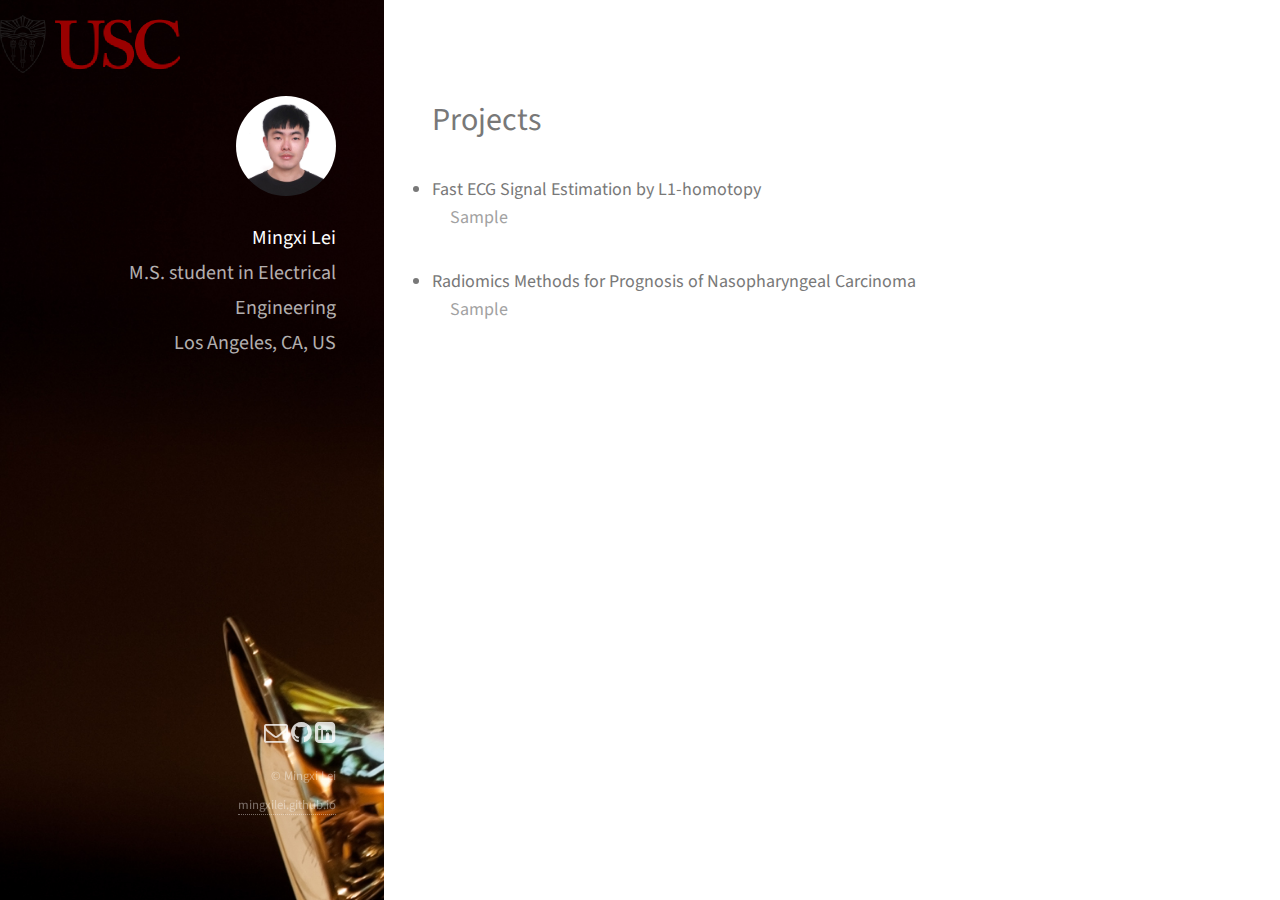
==== commit f8418008: "polish" ====
--- a/Projects/projects.html
+++ b/Projects/projects.html
@@ -105,9 +105,7 @@
       </h1>
       <!-- 地址，xxx是学校官网 -->
       <h1>
-        <a href="https://www.usc.edu/" target="_blank"
-          ><span class="label">University of Southern California</span></a
-        >
+        Los Angeles, CA, US
       </h1>
     </header>
 
--- a/Projects/assets/main.css
+++ b/Projects/assets/main.css
@@ -1741,13 +1741,13 @@
 	-ms-transition: color .2s ease-in-out,border-color .2s ease-in-out;
 	transition: color .2s ease-in-out,border-color .2s ease-in-out;
 	border-bottom: dotted 1px;
-	color: #49bf9d;
+	color: #F00;
 	text-decoration: none
 }
 
 a:hover {
 	border-bottom-color: transparent;
-	color: #49bf9d !important;
+	color: #F00 !important;
 	text-decoration: none
 }
 
@@ -2544,7 +2544,7 @@
 	background-color: #1f1815;
 	background-attachment: scroll,								fixed;
 	background-position: top left,							top left;
-	background-repeat: repeat,								no-repeat;
+	background-repeat: no-repeat,								no-repeat;
 	background-size: auto,								auto 150%;
 	color: rgba(255,255,255,0.5);
 	height: 100%;
@@ -2565,7 +2565,7 @@
 }
 
 #header h1 {
-	color: rgba(255,255,255,0.5);
+	color: rgba(255,255,255,0.7);
 	font-size: 1.35em;
 	line-height: 1.75em;
 	margin: 0
@@ -2590,7 +2590,7 @@
 }
 
 #footer .icons a {
-	color: rgba(255,255,255,0.4)
+	color: rgba(255,255,255,0.8)
 }
 
 #footer .copyright {
@@ -2966,7 +2966,7 @@
 	#footer {
 		background-attachment: scroll;
 		background-color: #1f1815;
-		background-image: url("images/overlay.png"),url("../../images/bg.jpg");
+		background-image: url("images/overlay1.png"),url("../../images/bg.jpg");
 		background-position: top left,						bottom center;
 		background-repeat: repeat,							no-repeat;
 		background-size: auto,							cover;
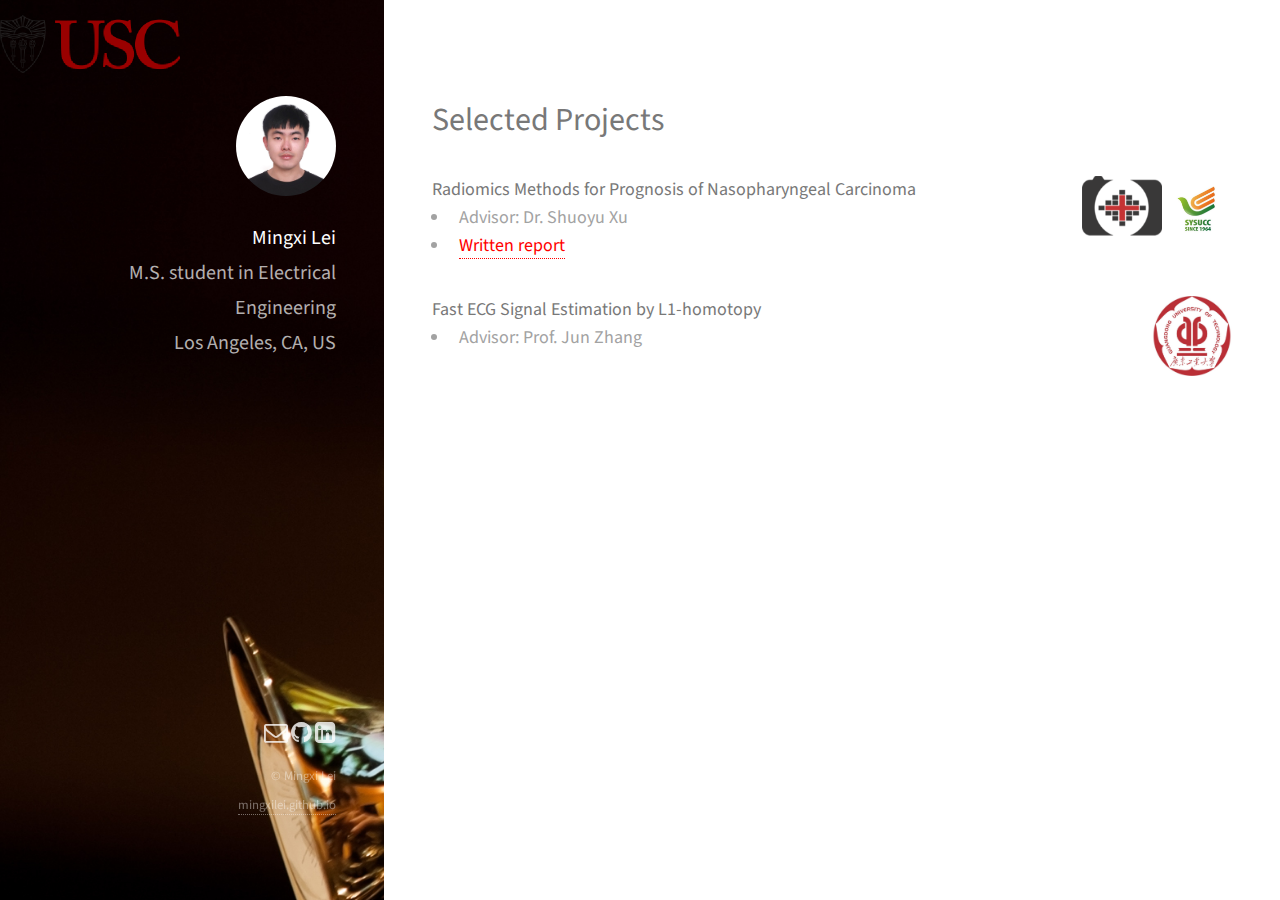
==== commit 027bbce9: "1" ====
--- a/Projects/projects.html
+++ b/Projects/projects.html
@@ -111,24 +111,48 @@
 
     <!-- 下面是右边的介绍 a 是链接的 在a 的 href 中输入文章地址 -->
     <div id="main">
-      <section id="one">
-        <header class="major"><h2>Projects</h2></header>
+
+
+      <section>
+        <header class="major">
+          <h2>Selected Projects</h2>
+        </header>
         <p>
           <font size="4px">
           <div align="left">
-             <strong> <li>Fast ECG Signal Estimation by L1-homotopy</li> </strong>
+            <strong> Radiomics Methods for Prognosis of Nasopharyngeal Carcinoma </strong>
+              <a href="http://english.sysucc.org.cn/" target="_blank" rel="external">
+              <img border="0" src="./assets/images/sysucc.jpg" align="right" width="70" height="70">
+              </a>             
+              <a href="http://www.bio-totem.com/en/" target="_blank" rel="external">
+              <img border="0" src="./assets/images/totem.png" align="right" width="80" height="60">
+              </a>
+
             <ul>
-                Sample
-            </ul>           
-          </div>
-          <div align="left">
-            <strong> <li>Radiomics Methods for Prognosis of Nasopharyngeal Carcinoma</li> </strong>
+              <li>
+                Advisor: Dr. Shuoyu Xu
+              </li>
+              <li>
+                <a href="" target="_blank"
+                  ><span class="label">Written report</span></a
+                >                
+              </li>
+            </ul>
+            <strong> Fast ECG Signal Estimation by L1-homotopy </strong>           
+              <a href="http://www.bio-totem.com/en/" target="_blank" rel="external">
+              <img border="0" src="./assets/images/gdutlogo.jpg" align="right" width="80" height="80">
+              </a>
+
             <ul>
-                Sample
-            </ul>
+              <li>
+                Advisor: Prof. Jun Zhang</li>
+            </ul>                                 
           </div>
           </font>
         </p>
+
+
+        
       </section>
 
     </div>
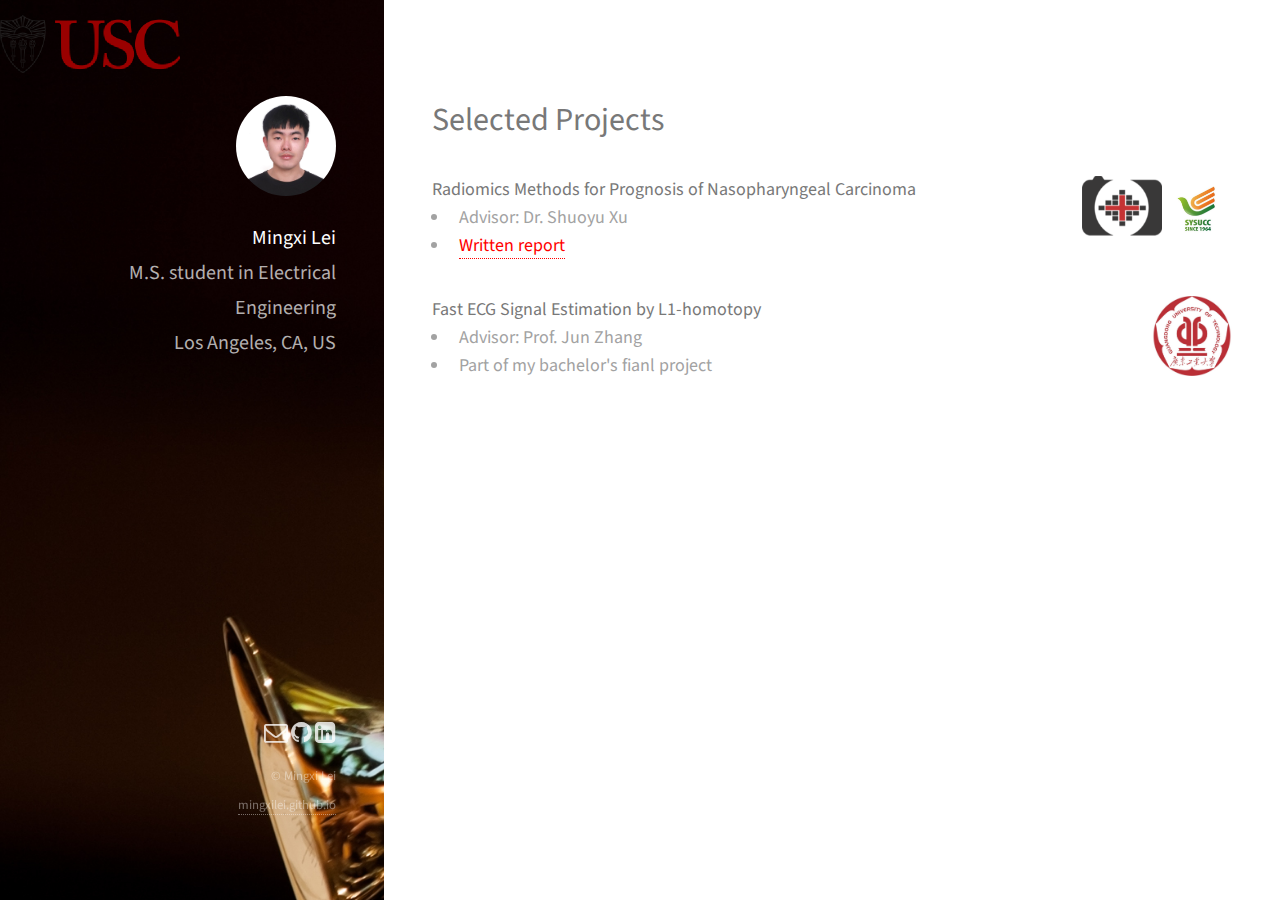
==== commit abd63f97: "Update projects.html" ====
--- a/Projects/projects.html
+++ b/Projects/projects.html
@@ -33,7 +33,7 @@
     <link
       rel="shortcut icon"
       type="image/png"
-      href=""
+      href="./assets/images/icon.png"
     />
     <!-- 设置背景图片 路径 在assets 中 更改 images 的bg图片即可 -->
     <style type="text/css">
@@ -146,6 +146,8 @@
             <ul>
               <li>
                 Advisor: Prof. Jun Zhang</li>
+              <li>
+                Part of my bachelor's fianl project</li>
             </ul>                                 
           </div>
           </font>
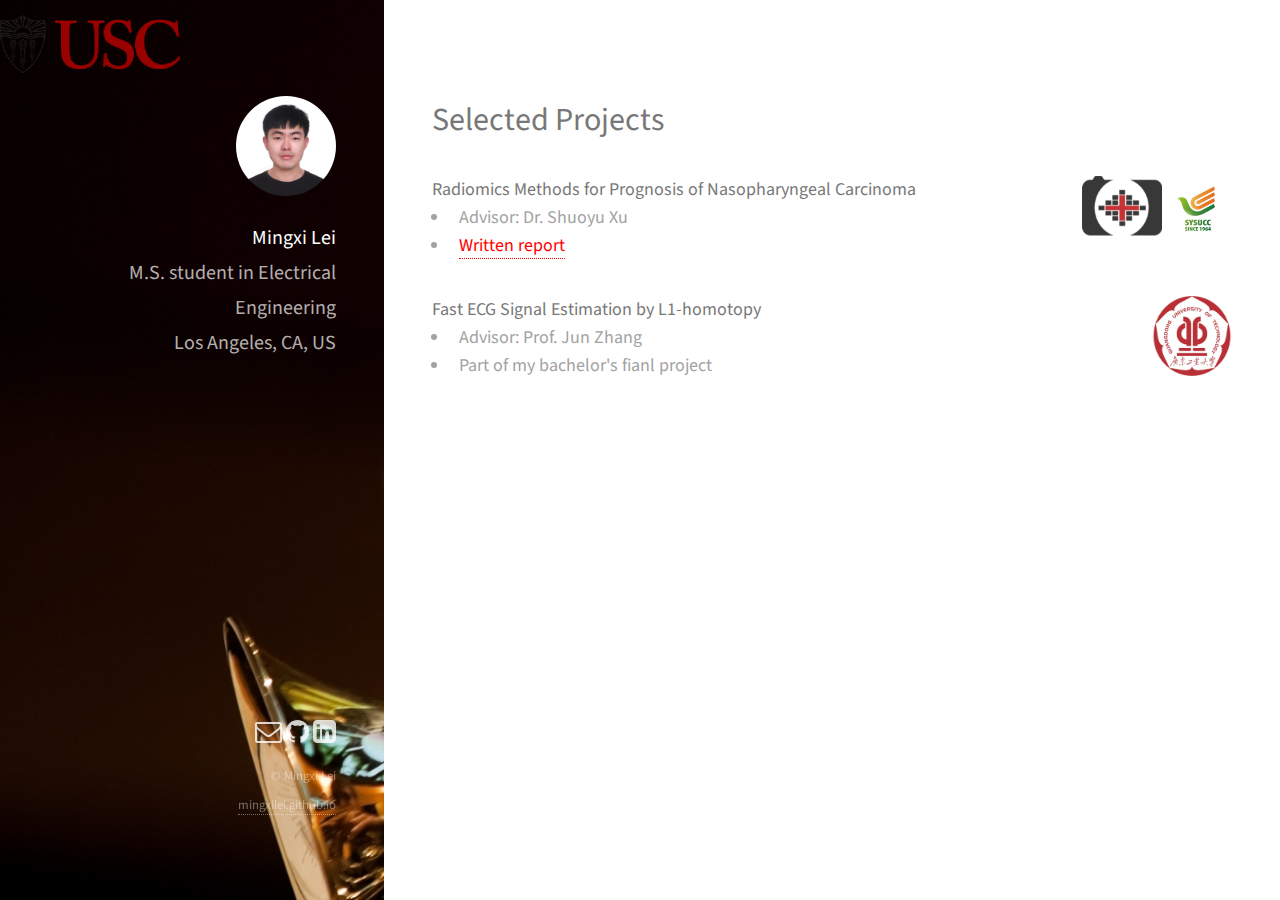
==== commit 3488e943: "font" ====
--- a/Projects/projects.html
+++ b/Projects/projects.html
@@ -139,7 +139,7 @@
               </li>
             </ul>
             <strong> Fast ECG Signal Estimation by L1-homotopy </strong>           
-              <a href="http://www.bio-totem.com/en/" target="_blank" rel="external">
+              <a href="http://english.gdut.edu.cn/" target="_blank" rel="external">
               <img border="0" src="./assets/images/gdutlogo.jpg" align="right" width="80" height="80">
               </a>
 
@@ -161,6 +161,7 @@
 
     <!-- Footer -->
     <footer id="footer">
+      <font size="4px">
       <ul class="icons">
         <!-- a 输入你的邮箱 格式 为 mailto:leimingxi@qq.com -->
         <li>
@@ -175,6 +176,7 @@
           >
         </li>
       </ul>
+    </font>
 
 
       <!-- 下面是版权相关 不需要改动 -->
--- a/Projects/assets/main.css
+++ b/Projects/assets/main.css
@@ -2553,7 +2553,7 @@
 	position: fixed;
 	text-align: right;
 	top: 0;
-	width: 35%
+	width: 38.2%
 }
 
 #header strong,#header b {
@@ -2582,7 +2582,7 @@
 	padding: 0 4em 6em 0;
 	position: fixed;
 	text-align: right;
-	width: 35%
+	width: 38.2%
 }
 
 #footer .icons {
@@ -2620,10 +2620,10 @@
 }
 
 #main {
-	margin-left: 35%;
+	margin-left: 38.2%;
 	max-width: 54em;
 	padding: 8em 4em 4em 4em;
-	width: calc(100% - 35%)
+	width: calc(100% - 38.2%)
 }
 
 #main>section {
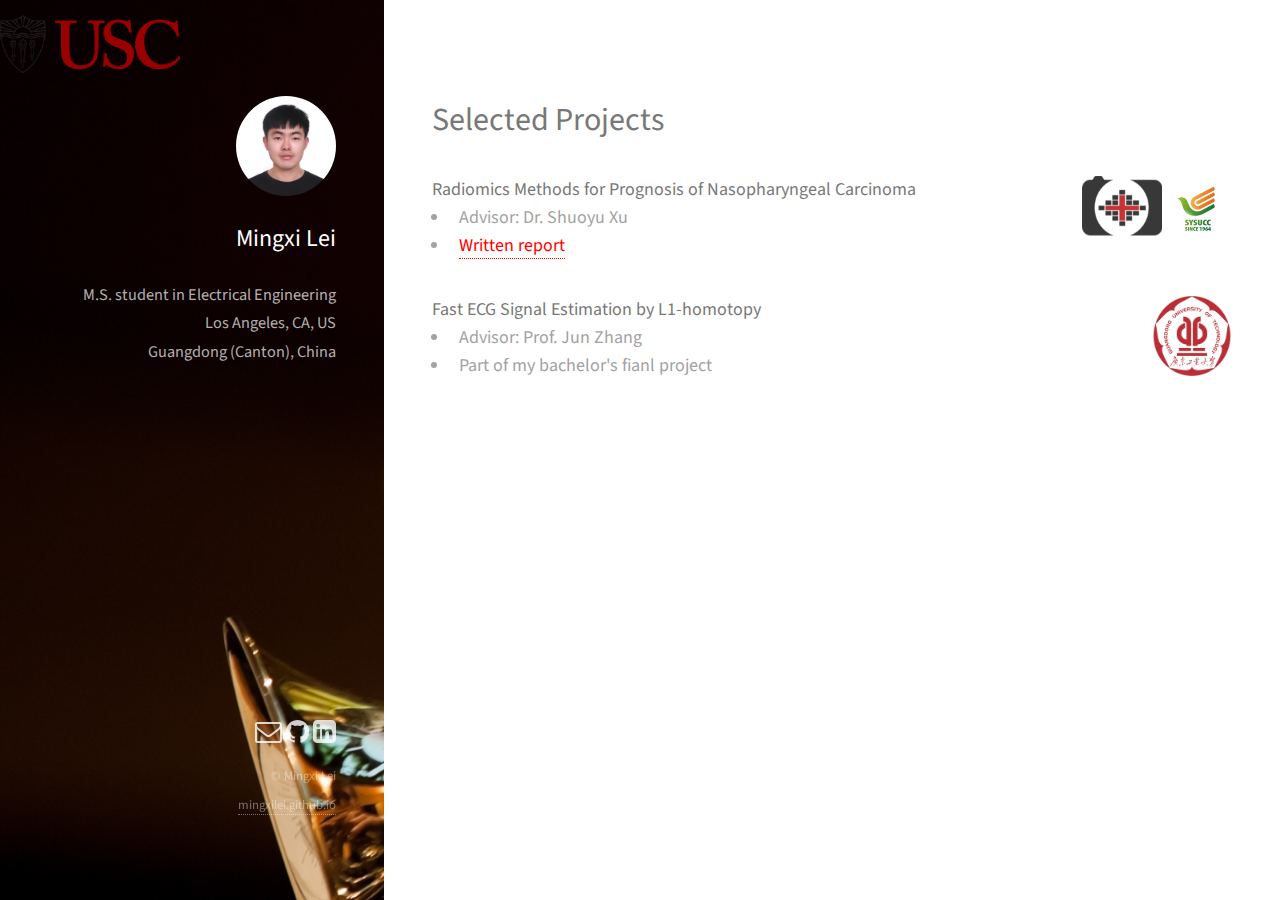
==== commit f3071afb: "font" ====
--- a/Projects/projects.html
+++ b/Projects/projects.html
@@ -95,11 +95,12 @@
         <!-- 头像地址，在images中替换avatar即可 -->
         <img src="./assets/images/avatar.jpg" alt=""
       /></a>
-      <h1>
+      <h2>
         <!-- 输入你的姓名 -->
         <b>Mingxi Lei</b>
-      </h1>
+      </h2>
       <!-- 学校 -->
+      <font size="2px">
       <h1>
         M.S. student in Electrical Engineering
       </h1>
@@ -107,6 +108,10 @@
       <h1>
         Los Angeles, CA, US
       </h1>
+      <h1>
+        Guangdong (Canton), China
+      </h1>
+    </font>
     </header>
 
     <!-- 下面是右边的介绍 a 是链接的 在a 的 href 中输入文章地址 -->
